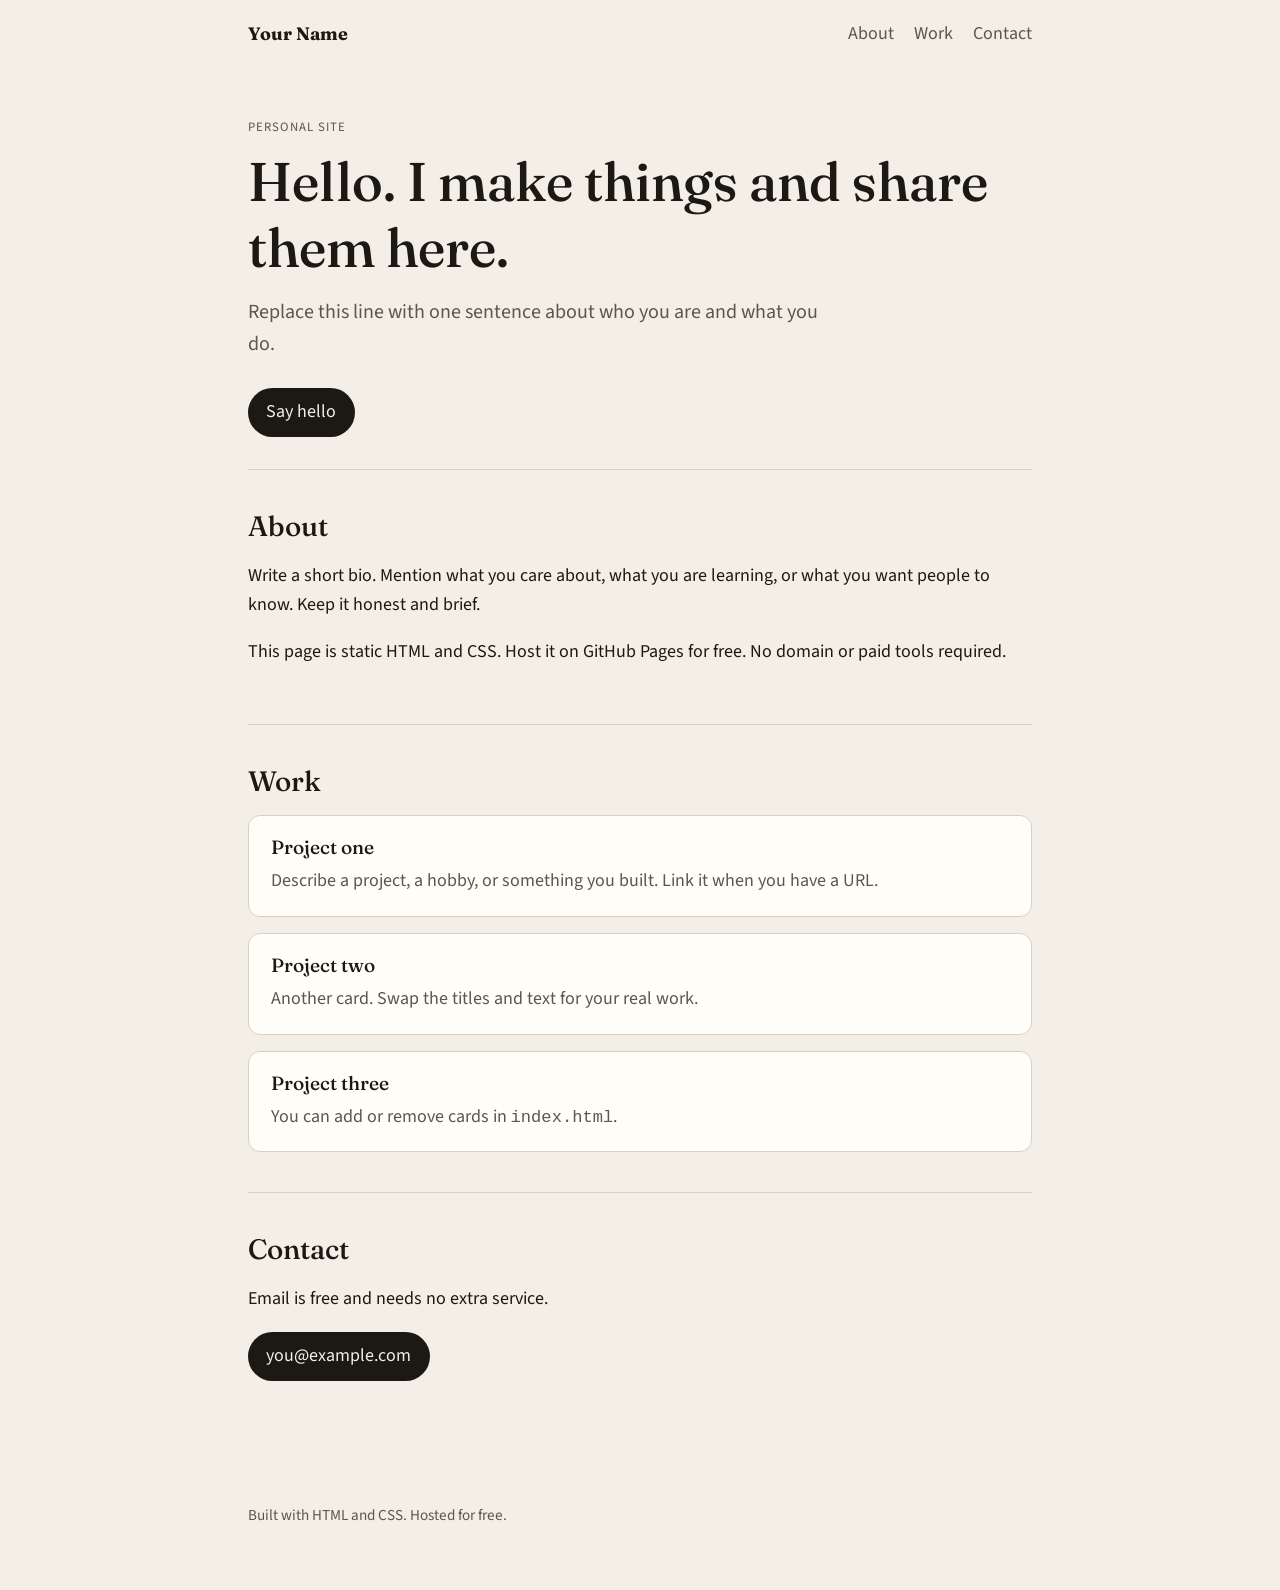
==== MyProject/index.html @ 32aef5a8 "Initial commit" ====
<!DOCTYPE html>
<html lang="en">
<head>
  <meta charset="UTF-8">
  <meta name="viewport" content="width=device-width, initial-scale=1.0">
  <title>Your Name — Home</title>
  <link rel="preconnect" href="https://fonts.googleapis.com">
  <link rel="preconnect" href="https://fonts.gstatic.com" crossorigin>
  <link href="https://fonts.googleapis.com/css2?family=Fraunces:opsz,wght@9..144,500;9..144,700&family=Source+Sans+3:wght@400;600&display=swap" rel="stylesheet">
  <link rel="stylesheet" href="styles.css">
</head>
<body>
  <header class="site-header">
    <a class="logo" href="#top">Your Name</a>
    <button class="nav-toggle" type="button" aria-label="Open menu" aria-expanded="false">Menu</button>
    <nav class="nav" aria-label="Primary">
      <a href="#about">About</a>
      <a href="#work">Work</a>
      <a href="#contact">Contact</a>
    </nav>
  </header>

  <main id="top">
    <section class="hero">
      <p class="eyebrow">Personal site</p>
      <h1>Hello. I make things and share them here.</h1>
      <p class="lede">Replace this line with one sentence about who you are and what you do.</p>
      <a class="button" href="#contact">Say hello</a>
    </section>

    <section id="about" class="section">
      <h2>About</h2>
      <p>
        Write a short bio. Mention what you care about, what you are learning, or what you want
        people to know. Keep it honest and brief.
      </p>
      <p>
        This page is static HTML and CSS. Host it on GitHub Pages for free. No domain or paid
        tools required.
      </p>
    </section>

    <section id="work" class="section">
      <h2>Work</h2>
      <ul class="cards">
        <li>
          <h3>Project one</h3>
          <p>Describe a project, a hobby, or something you built. Link it when you have a URL.</p>
        </li>
        <li>
          <h3>Project two</h3>
          <p>Another card. Swap the titles and text for your real work.</p>
        </li>
        <li>
          <h3>Project three</h3>
          <p>You can add or remove cards in <code>index.html</code>.</p>
        </li>
      </ul>
    </section>

    <section id="contact" class="section">
      <h2>Contact</h2>
      <p>Email is free and needs no extra service.</p>
      <p>
        <a class="button" href="mailto:you@example.com">you@example.com</a>
      </p>
    </section>
  </main>

  <footer class="site-footer">
    <p>Built with HTML and CSS. Hosted for free.</p>
  </footer>

  <script src="script.js"></script>
</body>
</html>
---- MyProject/styles.css ----
:root {
  --bg: #f4efe6;
  --ink: #1c1914;
  --muted: #5c564c;
  --accent: #8b3a2a;
  --card: #fffdf8;
  --line: #d8d0c4;
}

*,
*::before,
*::after {
  box-sizing: border-box;
}

html {
  scroll-behavior: smooth;
}

body {
  margin: 0;
  font-family: "Source Sans 3", system-ui, sans-serif;
  font-size: 1.125rem;
  line-height: 1.6;
  color: var(--ink);
  background: var(--bg);
}

a {
  color: var(--accent);
}

code {
  font-size: 0.95em;
}

.site-header {
  display: flex;
  align-items: center;
  justify-content: space-between;
  gap: 1rem;
  max-width: 52rem;
  margin: 0 auto;
  padding: 1.25rem 1.5rem;
}

.logo {
  font-family: Fraunces, Georgia, serif;
  font-weight: 700;
  color: var(--ink);
  text-decoration: none;
}

.nav {
  display: flex;
  gap: 1.25rem;
}

.nav a {
  color: var(--muted);
  text-decoration: none;
}

.nav a:hover,
.nav a:focus-visible {
  color: var(--ink);
}

.nav-toggle {
  display: none;
  font: inherit;
  background: transparent;
  border: 1px solid var(--line);
  border-radius: 999px;
  padding: 0.35rem 0.85rem;
  cursor: pointer;
}

main,
.site-footer {
  max-width: 52rem;
  margin: 0 auto;
  padding: 0 1.5rem 3rem;
}

.hero {
  padding: 3rem 0 2rem;
}

.eyebrow {
  margin: 0 0 0.75rem;
  letter-spacing: 0.08em;
  text-transform: uppercase;
  font-size: 0.8rem;
  color: var(--muted);
}

h1,
h2,
h3 {
  font-family: Fraunces, Georgia, serif;
  font-weight: 500;
  line-height: 1.2;
}

h1 {
  margin: 0 0 1rem;
  font-size: clamp(2.1rem, 5vw, 3.4rem);
}

h2 {
  margin: 0 0 1rem;
  font-size: 1.75rem;
}

h3 {
  margin: 0 0 0.5rem;
  font-size: 1.2rem;
}

.lede {
  margin: 0 0 1.75rem;
  max-width: 36rem;
  font-size: 1.25rem;
  color: var(--muted);
}

.button {
  display: inline-block;
  padding: 0.65rem 1.15rem;
  background: var(--ink);
  color: var(--bg);
  text-decoration: none;
  border-radius: 999px;
}

.button:hover,
.button:focus-visible {
  background: var(--accent);
}

.section {
  padding: 2.5rem 0;
  border-top: 1px solid var(--line);
}

.cards {
  list-style: none;
  margin: 0;
  padding: 0;
  display: grid;
  gap: 1rem;
}

.cards li {
  background: var(--card);
  border: 1px solid var(--line);
  border-radius: 0.75rem;
  padding: 1.25rem 1.35rem;
}

.cards p {
  margin: 0;
  color: var(--muted);
}

.site-footer {
  color: var(--muted);
  font-size: 0.95rem;
}

@media (max-width: 640px) {
  .nav-toggle {
    display: block;
  }

  .nav {
    display: none;
    position: absolute;
    top: 3.75rem;
    right: 1.5rem;
    flex-direction: column;
    gap: 0.75rem;
    padding: 1rem 1.25rem;
    background: var(--card);
    border: 1px solid var(--line);
    border-radius: 0.75rem;
  }

  .nav.is-open {
    display: flex;
  }

  .site-header {
    position: relative;
  }
}
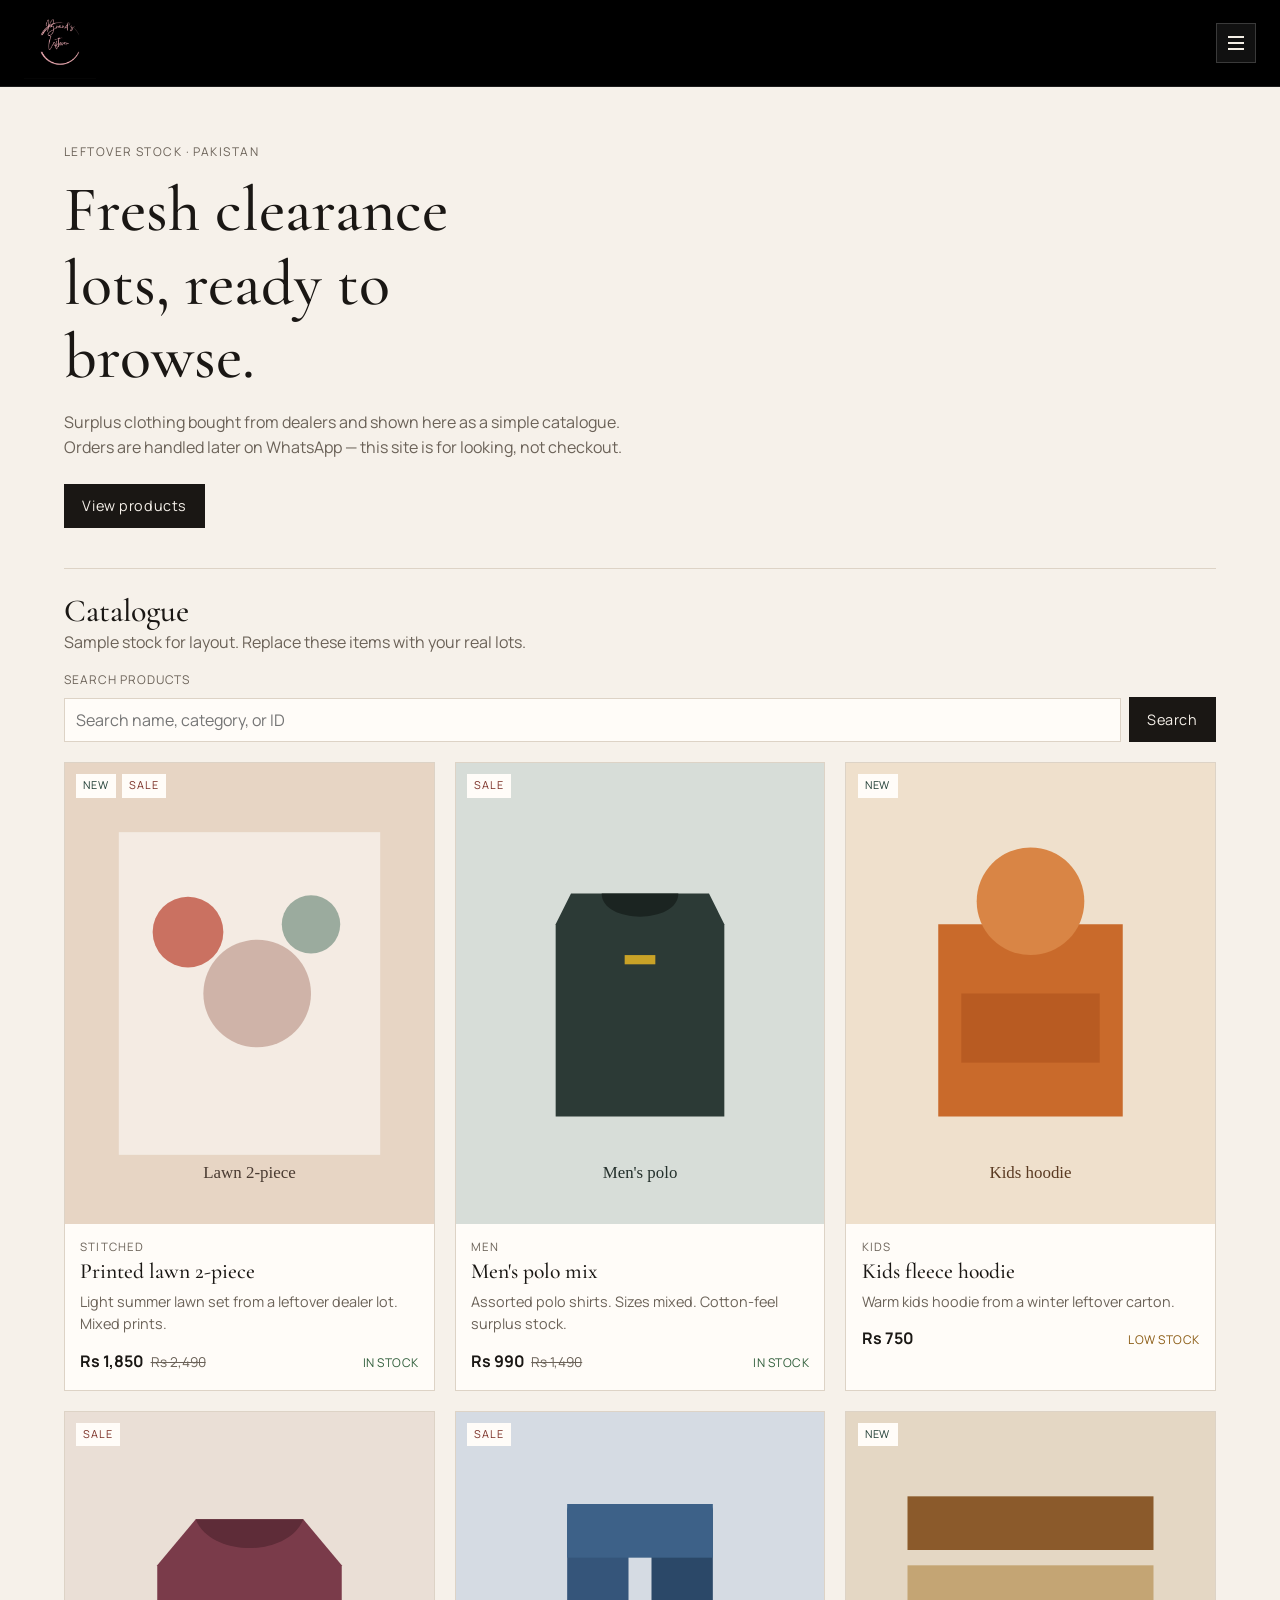
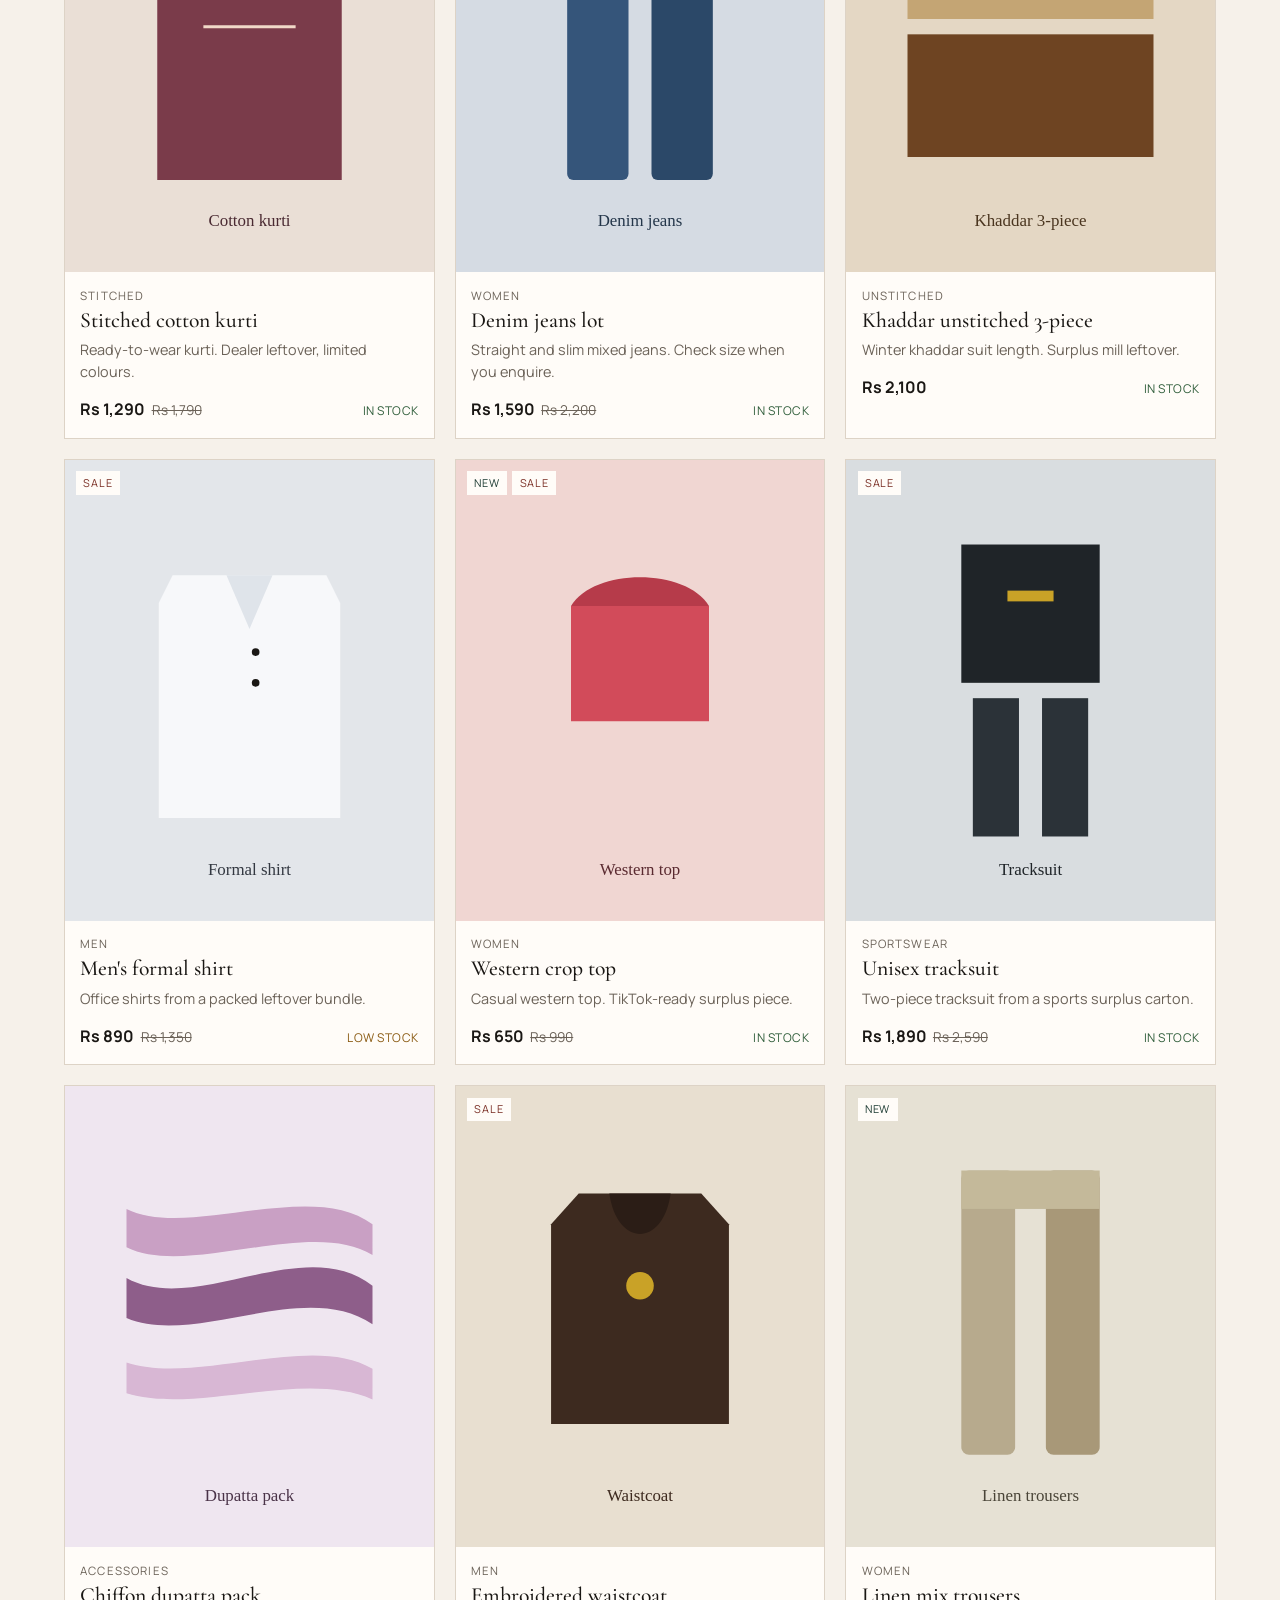
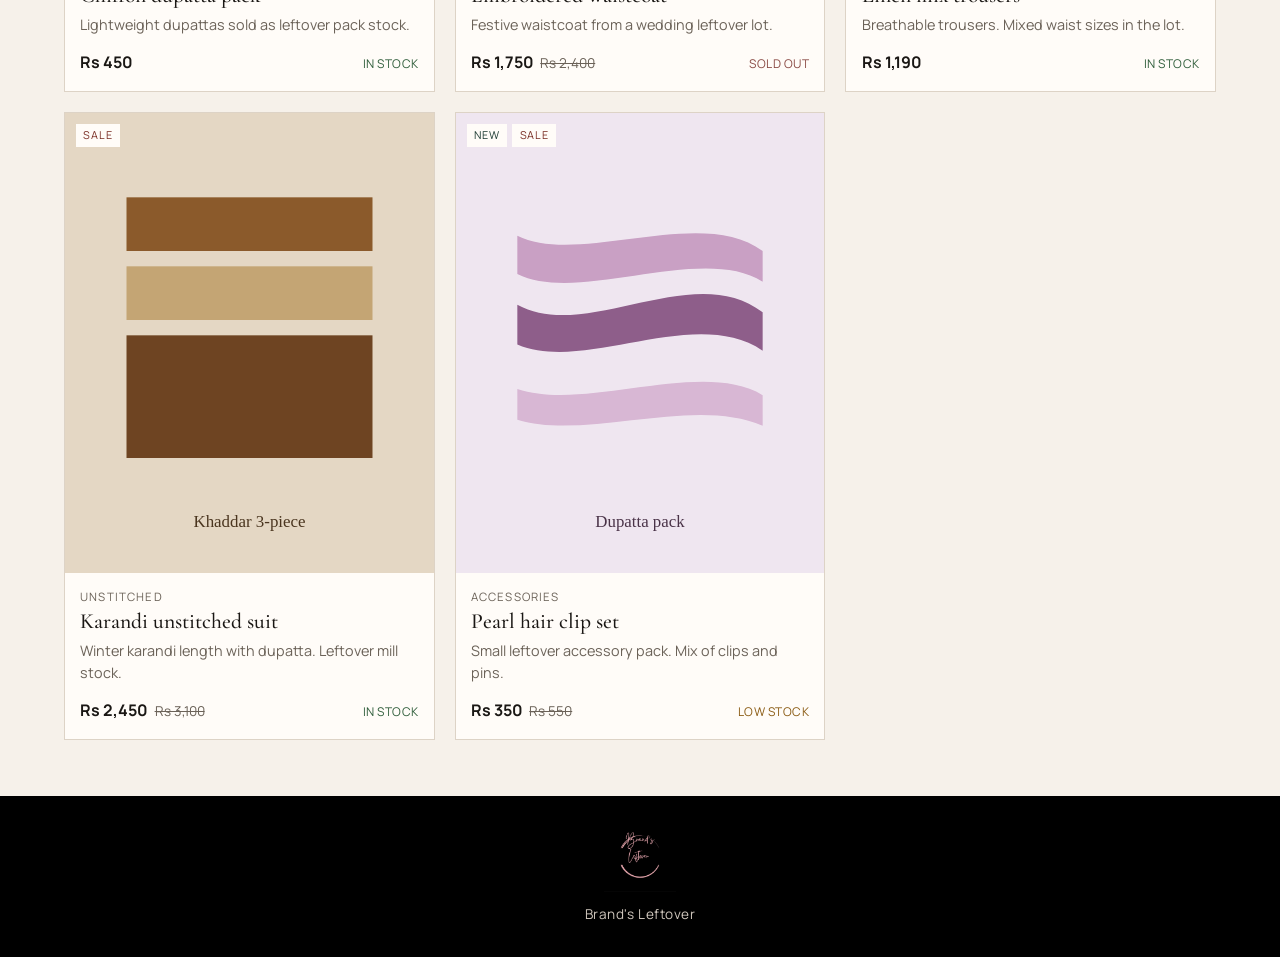
==== commit ecfd0082: "First Commit Update website branding and product catalog" ====
--- a/MyProject/index.html
+++ b/MyProject/index.html
@@ -3,74 +3,118 @@
 <head>
   <meta charset="UTF-8">
   <meta name="viewport" content="width=device-width, initial-scale=1.0">
-  <title>Your Name — Home</title>
+  <title>Brand's Leftover | Fashion Clearance</title>
   <link rel="preconnect" href="https://fonts.googleapis.com">
   <link rel="preconnect" href="https://fonts.gstatic.com" crossorigin>
-  <link href="https://fonts.googleapis.com/css2?family=Fraunces:opsz,wght@9..144,500;9..144,700&family=Source+Sans+3:wght@400;600&display=swap" rel="stylesheet">
+  <link href="https://fonts.googleapis.com/css2?family=Cormorant+Garamond:wght@500;600&family=Manrope:wght@400;500;600;700&display=swap" rel="stylesheet">
   <link rel="stylesheet" href="styles.css">
 </head>
 <body>
-  <header class="site-header">
-    <a class="logo" href="#top">Your Name</a>
-    <button class="nav-toggle" type="button" aria-label="Open menu" aria-expanded="false">Menu</button>
-    <nav class="nav" aria-label="Primary">
-      <a href="#about">About</a>
-      <a href="#work">Work</a>
+  <div class="drawer-overlay" data-close-drawer hidden></div>
+
+  <aside id="site-drawer" class="drawer" aria-hidden="true">
+    <div class="drawer__head">
+      <a class="logo logo--drawer" href="#home">
+        <img src="assets/logo.png" alt="Brand's Leftover" width="960" height="958">
+      </a>
+      <button class="icon-button" type="button" data-close-drawer aria-label="Close menu">
+        <span aria-hidden="true">&times;</span>
+      </button>
+    </div>
+    <nav class="drawer__nav" aria-label="Site">
+      <a href="#home">Home</a>
+      <a href="#new">New Collection</a>
+      <a href="#sale">Sale</a>
+      <a href="#women">Women</a>
+      <a href="#unstitched">Unstitched</a>
+      <a href="#stitched">Stitched</a>
+      <a href="#accessories">Accessories</a>
+      <a id="whatsapp-link" href="https://wa.me/923001234567" target="_blank" rel="noopener noreferrer">WhatsApp Us</a>
+      <a href="#about">About Us</a>
       <a href="#contact">Contact</a>
     </nav>
+  </aside>
+
+  <header class="site-header">
+    <a class="logo" href="#home">
+      <img src="assets/logo.png" alt="Brand's Leftover" width="960" height="958">
+    </a>
+    <button
+      class="icon-button hamburger"
+      type="button"
+      aria-label="Open menu"
+      aria-expanded="false"
+      aria-controls="site-drawer"
+      data-open-drawer
+    >
+      <span class="hamburger__bar"></span>
+      <span class="hamburger__bar"></span>
+      <span class="hamburger__bar"></span>
+    </button>
   </header>
 
-  <main id="top">
-    <section class="hero">
-      <p class="eyebrow">Personal site</p>
-      <h1>Hello. I make things and share them here.</h1>
-      <p class="lede">Replace this line with one sentence about who you are and what you do.</p>
-      <a class="button" href="#contact">Say hello</a>
+  <main>
+    <section id="view-home">
+      <section class="hero" id="home-hero">
+        <p class="eyebrow">Leftover stock · Pakistan</p>
+        <h1>Fresh clearance lots, ready to browse.</h1>
+        <p class="lede">
+          Surplus clothing bought from dealers and shown here as a simple catalogue.
+          Orders are handled later on WhatsApp — this site is for looking, not checkout.
+        </p>
+        <a class="button" href="#products">View products</a>
+      </section>
+
+      <section id="products" class="products">
+        <div class="products__intro">
+          <div>
+            <h2 id="catalogue-title">Catalogue</h2>
+            <p id="catalogue-note">Sample stock for layout. Replace these items with your real lots.</p>
+          </div>
+          <form id="search-form" class="search-form" role="search">
+            <label class="search-form__label" for="search-input">Search products</label>
+            <input id="search-input" type="search" name="q" placeholder="Search name, category, or ID" autocomplete="off">
+            <button class="button" type="submit">Search</button>
+          </form>
+        </div>
+        <div id="product-grid" class="product-grid"></div>
+      </section>
     </section>
 
-    <section id="about" class="section">
-      <h2>About</h2>
-      <p>
-        Write a short bio. Mention what you care about, what you are learning, or what you want
-        people to know. Keep it honest and brief.
+    <section id="view-detail" class="detail-view" hidden></section>
+
+    <section id="view-about" class="page-block" hidden>
+      <p class="eyebrow">About</p>
+      <h1>A small clearance lot, shown simply.</h1>
+      <p class="lede">
+        Brand's Leftover is a Pakistani clothing clearance catalogue. Leftover and surplus stock is
+        bought from dealers and sold mainly on TikTok and Facebook. This website is only a
+        showcase so you can browse what is in hand.
+      </p>
+      <p>There is no cart or online payment. If something looks right, use WhatsApp to ask.</p>
+    </section>
+
+    <section id="view-contact" class="page-block" hidden>
+      <p class="eyebrow">Contact</p>
+      <h1>Ask about a piece.</h1>
+      <p class="lede">
+        Mention the product ID when you message. Replace the WhatsApp number in
+        <code>products.js</code> with your real number.
       </p>
       <p>
-        This page is static HTML and CSS. Host it on GitHub Pages for free. No domain or paid
-        tools required.
-      </p>
-    </section>
-
-    <section id="work" class="section">
-      <h2>Work</h2>
-      <ul class="cards">
-        <li>
-          <h3>Project one</h3>
-          <p>Describe a project, a hobby, or something you built. Link it when you have a URL.</p>
-        </li>
-        <li>
-          <h3>Project two</h3>
-          <p>Another card. Swap the titles and text for your real work.</p>
-        </li>
-        <li>
-          <h3>Project three</h3>
-          <p>You can add or remove cards in <code>index.html</code>.</p>
-        </li>
-      </ul>
-    </section>
-
-    <section id="contact" class="section">
-      <h2>Contact</h2>
-      <p>Email is free and needs no extra service.</p>
-      <p>
-        <a class="button" href="mailto:you@example.com">you@example.com</a>
+        <a id="contact-whatsapp" class="button" href="https://wa.me/923001234567" target="_blank" rel="noopener noreferrer">WhatsApp Us</a>
       </p>
     </section>
   </main>
 
   <footer class="site-footer">
-    <p>Built with HTML and CSS. Hosted for free.</p>
+    <a class="logo logo--footer" href="#home">
+      <img src="assets/logo.png" alt="Brand's Leftover" width="960" height="958">
+    </a>
+    <p>Brand's Leftover</p>
   </footer>
 
+  <script src="products.js"></script>
   <script src="script.js"></script>
 </body>
 </html>
--- a/MyProject/styles.css
+++ b/MyProject/styles.css
@@ -1,10 +1,19 @@
 :root {
-  --bg: #f4efe6;
-  --ink: #1c1914;
-  --muted: #5c564c;
-  --accent: #8b3a2a;
-  --card: #fffdf8;
-  --line: #d8d0c4;
+  --bg: #f6f1ea;
+  --bg-deep: #efe6db;
+  --ink: #1a1714;
+  --muted: #6b6258;
+  --line: #ddd3c6;
+  --paper: #fffcf8;
+  --accent: #7a2e24;
+  --sale: #7a2e24;
+  --new: #1f3d34;
+  --ok: #2f5d3a;
+  --warn: #8a5a12;
+  --out: #8a4a44;
+  --header-h: 4.75rem;
+  --header-bg: #000000;
+  --drawer-w: 18rem;
 }
 
 *,
@@ -17,181 +26,504 @@
   scroll-behavior: smooth;
 }
 
+[hidden] {
+  display: none !important;
+}
+
 body {
   margin: 0;
-  font-family: "Source Sans 3", system-ui, sans-serif;
-  font-size: 1.125rem;
-  line-height: 1.6;
+  font-family: Manrope, system-ui, sans-serif;
+  font-size: 1rem;
+  line-height: 1.55;
   color: var(--ink);
   background: var(--bg);
 }
 
+body.drawer-open {
+  overflow: hidden;
+}
+
+img {
+  max-width: 100%;
+  display: block;
+}
+
 a {
-  color: var(--accent);
-}
-
-code {
-  font-size: 0.95em;
-}
-
-.site-header {
-  display: flex;
-  align-items: center;
-  justify-content: space-between;
-  gap: 1rem;
-  max-width: 52rem;
-  margin: 0 auto;
-  padding: 1.25rem 1.5rem;
-}
-
-.logo {
-  font-family: Fraunces, Georgia, serif;
-  font-weight: 700;
-  color: var(--ink);
-  text-decoration: none;
-}
-
-.nav {
-  display: flex;
-  gap: 1.25rem;
-}
-
-.nav a {
-  color: var(--muted);
-  text-decoration: none;
-}
-
-.nav a:hover,
-.nav a:focus-visible {
-  color: var(--ink);
-}
-
-.nav-toggle {
-  display: none;
-  font: inherit;
-  background: transparent;
-  border: 1px solid var(--line);
-  border-radius: 999px;
-  padding: 0.35rem 0.85rem;
-  cursor: pointer;
-}
-
-main,
-.site-footer {
-  max-width: 52rem;
-  margin: 0 auto;
-  padding: 0 1.5rem 3rem;
-}
-
-.hero {
-  padding: 3rem 0 2rem;
-}
-
-.eyebrow {
-  margin: 0 0 0.75rem;
-  letter-spacing: 0.08em;
-  text-transform: uppercase;
-  font-size: 0.8rem;
-  color: var(--muted);
+  color: inherit;
 }
 
 h1,
 h2,
 h3 {
-  font-family: Fraunces, Georgia, serif;
+  font-family: "Cormorant Garamond", Georgia, serif;
   font-weight: 500;
-  line-height: 1.2;
+  line-height: 1.15;
+  margin: 0;
+}
+
+.site-header {
+  position: sticky;
+  top: 0;
+  z-index: 20;
+  display: flex;
+  align-items: center;
+  justify-content: space-between;
+  gap: 0.75rem;
+  min-height: var(--header-h);
+  padding: 0.45rem 1rem;
+  background: var(--header-bg);
+  border-bottom: 1px solid #1c1c1c;
+}
+
+.logo {
+  display: flex;
+  align-items: center;
+  min-width: 0;
+  max-width: calc(100% - 3.25rem);
+  text-decoration: none;
+}
+
+.logo img {
+  display: block;
+  width: auto;
+  height: auto;
+  max-height: 3.75rem;
+  max-width: 100%;
+  object-fit: contain;
+  object-position: left center;
+}
+
+.logo--drawer {
+  max-width: calc(100% - 3.25rem);
+}
+
+.logo--drawer img {
+  max-height: 3.35rem;
+}
+
+.logo--footer {
+  max-width: 7.5rem;
+}
+
+.logo--footer img {
+  max-height: 5.5rem;
+}
+
+.icon-button {
+  width: 2.5rem;
+  height: 2.5rem;
+  flex-shrink: 0;
+  padding: 0;
+  border: 1px solid #3a3a3a;
+  background: #111111;
+  color: #f4efe6;
+  cursor: pointer;
+}
+
+.icon-button span {
+  font-size: 1.4rem;
+  line-height: 1;
+}
+
+.hamburger {
+  display: flex;
+  flex-direction: column;
+  justify-content: center;
+  align-items: center;
+  gap: 0.28rem;
+}
+
+.hamburger__bar {
+  display: block;
+  width: 1.05rem;
+  height: 1.5px;
+  background: #f4efe6;
+}
+
+.drawer-overlay {
+  position: fixed;
+  inset: 0;
+  z-index: 30;
+  background: rgba(26, 23, 20, 0.42);
+}
+
+.drawer {
+  position: fixed;
+  top: 0;
+  right: 0;
+  z-index: 40;
+  width: min(var(--drawer-w), 88vw);
+  height: 100%;
+  display: flex;
+  flex-direction: column;
+  overflow: auto;
+  background: var(--paper);
+  border-left: 1px solid var(--line);
+  transform: translateX(100%);
+  transition: transform 0.2s ease;
+}
+
+.drawer.is-open {
+  transform: none;
+}
+
+.drawer__head {
+  display: flex;
+  align-items: center;
+  justify-content: space-between;
+  gap: 0.75rem;
+  min-height: var(--header-h);
+  padding: 0.45rem 1rem;
+  background: var(--header-bg);
+  border-bottom: 1px solid #1c1c1c;
+}
+
+.drawer__nav {
+  display: flex;
+  flex-direction: column;
+  padding: 1.25rem 1rem;
+  gap: 0.25rem;
+}
+
+.drawer__nav a {
+  padding: 0.7rem 0.2rem;
+  text-decoration: none;
+  border-bottom: 1px solid var(--line);
+}
+
+.drawer__nav a.is-active {
+  color: var(--accent);
+}
+
+main {
+  width: min(72rem, calc(100% - 2rem));
+  margin: 0 auto;
+  padding-bottom: 3.5rem;
+}
+
+.hero {
+  padding: 2.25rem 0 2rem;
+}
+
+.eyebrow {
+  margin: 0 0 0.7rem;
+  font-size: 0.75rem;
+  letter-spacing: 0.12em;
+  text-transform: uppercase;
+  color: var(--muted);
 }
 
 h1 {
-  margin: 0 0 1rem;
-  font-size: clamp(2.1rem, 5vw, 3.4rem);
-}
-
-h2 {
-  margin: 0 0 1rem;
-  font-size: 1.75rem;
-}
-
-h3 {
-  margin: 0 0 0.5rem;
-  font-size: 1.2rem;
+  font-size: clamp(2.1rem, 8vw, 4rem);
+  max-width: 12ch;
 }
 
 .lede {
-  margin: 0 0 1.75rem;
   max-width: 36rem;
-  font-size: 1.25rem;
+  margin: 1rem 0 1.5rem;
   color: var(--muted);
 }
 
 .button {
   display: inline-block;
-  padding: 0.65rem 1.15rem;
+  padding: 0.7rem 1.15rem;
+  border: 0;
   background: var(--ink);
   color: var(--bg);
   text-decoration: none;
-  border-radius: 999px;
-}
-
-.button:hover,
-.button:focus-visible {
-  background: var(--accent);
-}
-
-.section {
-  padding: 2.5rem 0;
+  font: inherit;
+  font-size: 0.9rem;
+  letter-spacing: 0.04em;
+  cursor: pointer;
+}
+
+.products {
+  padding-top: 0.5rem;
+}
+
+.products__intro {
+  display: flex;
+  flex-direction: column;
+  gap: 1rem;
+  margin-bottom: 1.25rem;
+  padding-top: 1.5rem;
   border-top: 1px solid var(--line);
 }
 
-.cards {
-  list-style: none;
+.search-form {
+  display: flex;
+  flex-wrap: wrap;
+  gap: 0.5rem;
+  align-items: end;
+}
+
+.search-form__label {
+  width: 100%;
+  font-size: 0.75rem;
+  letter-spacing: 0.08em;
+  text-transform: uppercase;
+  color: var(--muted);
+}
+
+.search-form input[type="search"] {
+  flex: 1 1 12rem;
+  min-height: 2.5rem;
+  padding: 0.55rem 0.7rem;
+  border: 1px solid var(--line);
+  background: var(--paper);
+  color: var(--ink);
+  font: inherit;
+}
+
+.products__intro h2 {
+  font-size: 2rem;
+}
+
+.products__intro p {
   margin: 0;
-  padding: 0;
+  color: var(--muted);
+}
+
+.product-grid {
   display: grid;
+  grid-template-columns: 1fr;
   gap: 1rem;
 }
 
-.cards li {
-  background: var(--card);
+.product-card {
+  display: block;
+  background: var(--paper);
   border: 1px solid var(--line);
-  border-radius: 0.75rem;
-  padding: 1.25rem 1.35rem;
-}
-
-.cards p {
+  text-decoration: none;
+  color: inherit;
+}
+
+.page-block {
+  padding: 2.25rem 0 2rem;
+}
+
+.page-block h1,
+.detail h1 {
+  max-width: none;
+  font-size: clamp(1.8rem, 5vw, 2.8rem);
+}
+
+.back-link {
+  display: inline-block;
+  margin: 1.5rem 0 1rem;
+  color: var(--muted);
+  text-decoration: none;
+}
+
+.detail {
+  display: grid;
+  gap: 1.25rem;
+  padding-bottom: 2rem;
+}
+
+.detail__media {
+  background: var(--bg-deep);
+  border: 1px solid var(--line);
+}
+
+.detail__media img {
+  width: 100%;
+  aspect-ratio: 4 / 5;
+  object-fit: cover;
+}
+
+.detail__badges {
+  position: static;
+  margin: 0.75rem 0;
+}
+
+.detail__body .price {
+  margin: 0.75rem 0 0.35rem;
+  font-size: 1.15rem;
+}
+
+.detail__id {
+  margin: 0.75rem 0;
+  color: var(--muted);
+  font-size: 0.9rem;
+  letter-spacing: 0.04em;
+}
+
+.product-card__media {
+  position: relative;
+  background: var(--bg-deep);
+}
+
+.product-card__media img {
+  width: 100%;
+  aspect-ratio: 4 / 5;
+  object-fit: cover;
+}
+
+.product-card__badges {
+  position: absolute;
+  top: 0.7rem;
+  left: 0.7rem;
+  display: flex;
+  gap: 0.35rem;
+}
+
+.badge {
+  padding: 0.2rem 0.45rem;
+  font-size: 0.68rem;
+  letter-spacing: 0.08em;
+  text-transform: uppercase;
+  background: var(--paper);
+}
+
+.badge--new {
+  color: var(--new);
+}
+
+.badge--sale {
+  color: var(--sale);
+}
+
+.product-card__body {
+  padding: 0.9rem 0.95rem 1rem;
+}
+
+.product-card__category {
+  margin: 0 0 0.2rem;
+  font-size: 0.72rem;
+  letter-spacing: 0.1em;
+  text-transform: uppercase;
+  color: var(--muted);
+}
+
+.product-card h3 {
+  font-size: 1.35rem;
+}
+
+.product-card__desc {
+  margin: 0.4rem 0 0.85rem;
+  font-size: 0.9rem;
+  color: var(--muted);
+}
+
+.product-card__meta {
+  display: flex;
+  align-items: baseline;
+  justify-content: space-between;
+  gap: 0.75rem;
+}
+
+.price {
   margin: 0;
+  display: flex;
+  flex-wrap: wrap;
+  align-items: baseline;
+  gap: 0.4rem;
+}
+
+.price__now {
+  font-weight: 700;
+}
+
+.price__old {
+  color: var(--muted);
+  text-decoration: line-through;
+  font-size: 0.85rem;
+}
+
+.stock {
+  margin: 0;
+  font-size: 0.75rem;
+  letter-spacing: 0.04em;
+  text-transform: uppercase;
+}
+
+.stock--in-stock {
+  color: var(--ok);
+}
+
+.stock--low-stock {
+  color: var(--warn);
+}
+
+.stock--sold-out {
+  color: var(--out);
+}
+
+.empty {
   color: var(--muted);
 }
 
 .site-footer {
-  color: var(--muted);
-  font-size: 0.95rem;
-}
-
-@media (max-width: 640px) {
-  .nav-toggle {
-    display: block;
-  }
-
-  .nav {
-    display: none;
-    position: absolute;
-    top: 3.75rem;
-    right: 1.5rem;
-    flex-direction: column;
-    gap: 0.75rem;
-    padding: 1rem 1.25rem;
-    background: var(--card);
-    border: 1px solid var(--line);
-    border-radius: 0.75rem;
-  }
-
-  .nav.is-open {
-    display: flex;
-  }
-
-  .site-header {
-    position: relative;
-  }
-}
+  display: flex;
+  flex-direction: column;
+  align-items: center;
+  gap: 0.75rem;
+  padding: 1.5rem 1rem 2rem;
+  background: var(--header-bg);
+  color: #cfc6bc;
+  text-align: center;
+}
+
+.site-footer p {
+  margin: 0;
+  font-size: 0.85rem;
+  letter-spacing: 0.04em;
+}
+
+.site-footer .logo--footer {
+  max-width: 7.5rem;
+}
+
+@media (min-width: 640px) {
+  .site-header,
+  .drawer__head {
+    padding-left: 1.5rem;
+    padding-right: 1.5rem;
+  }
+
+  main {
+    width: min(72rem, calc(100% - 3rem));
+  }
+
+  .hero {
+    padding-top: 3.5rem;
+  }
+
+  .logo img {
+    max-height: 4.15rem;
+  }
+
+  .logo--drawer img {
+    max-height: 3.6rem;
+  }
+
+  .logo--footer img {
+    max-height: 6.25rem;
+  }
+
+  .product-grid {
+    grid-template-columns: repeat(2, 1fr);
+  }
+
+  .detail {
+    grid-template-columns: 1fr 1fr;
+    align-items: start;
+    padding-top: 1.5rem;
+  }
+}
+
+@media (min-width: 1024px) {
+  .product-grid {
+    grid-template-columns: repeat(3, 1fr);
+    gap: 1.25rem;
+  }
+
+  h1 {
+    max-width: 14ch;
+  }
+
+  .logo img {
+    max-height: 4.5rem;
+  }
+}
